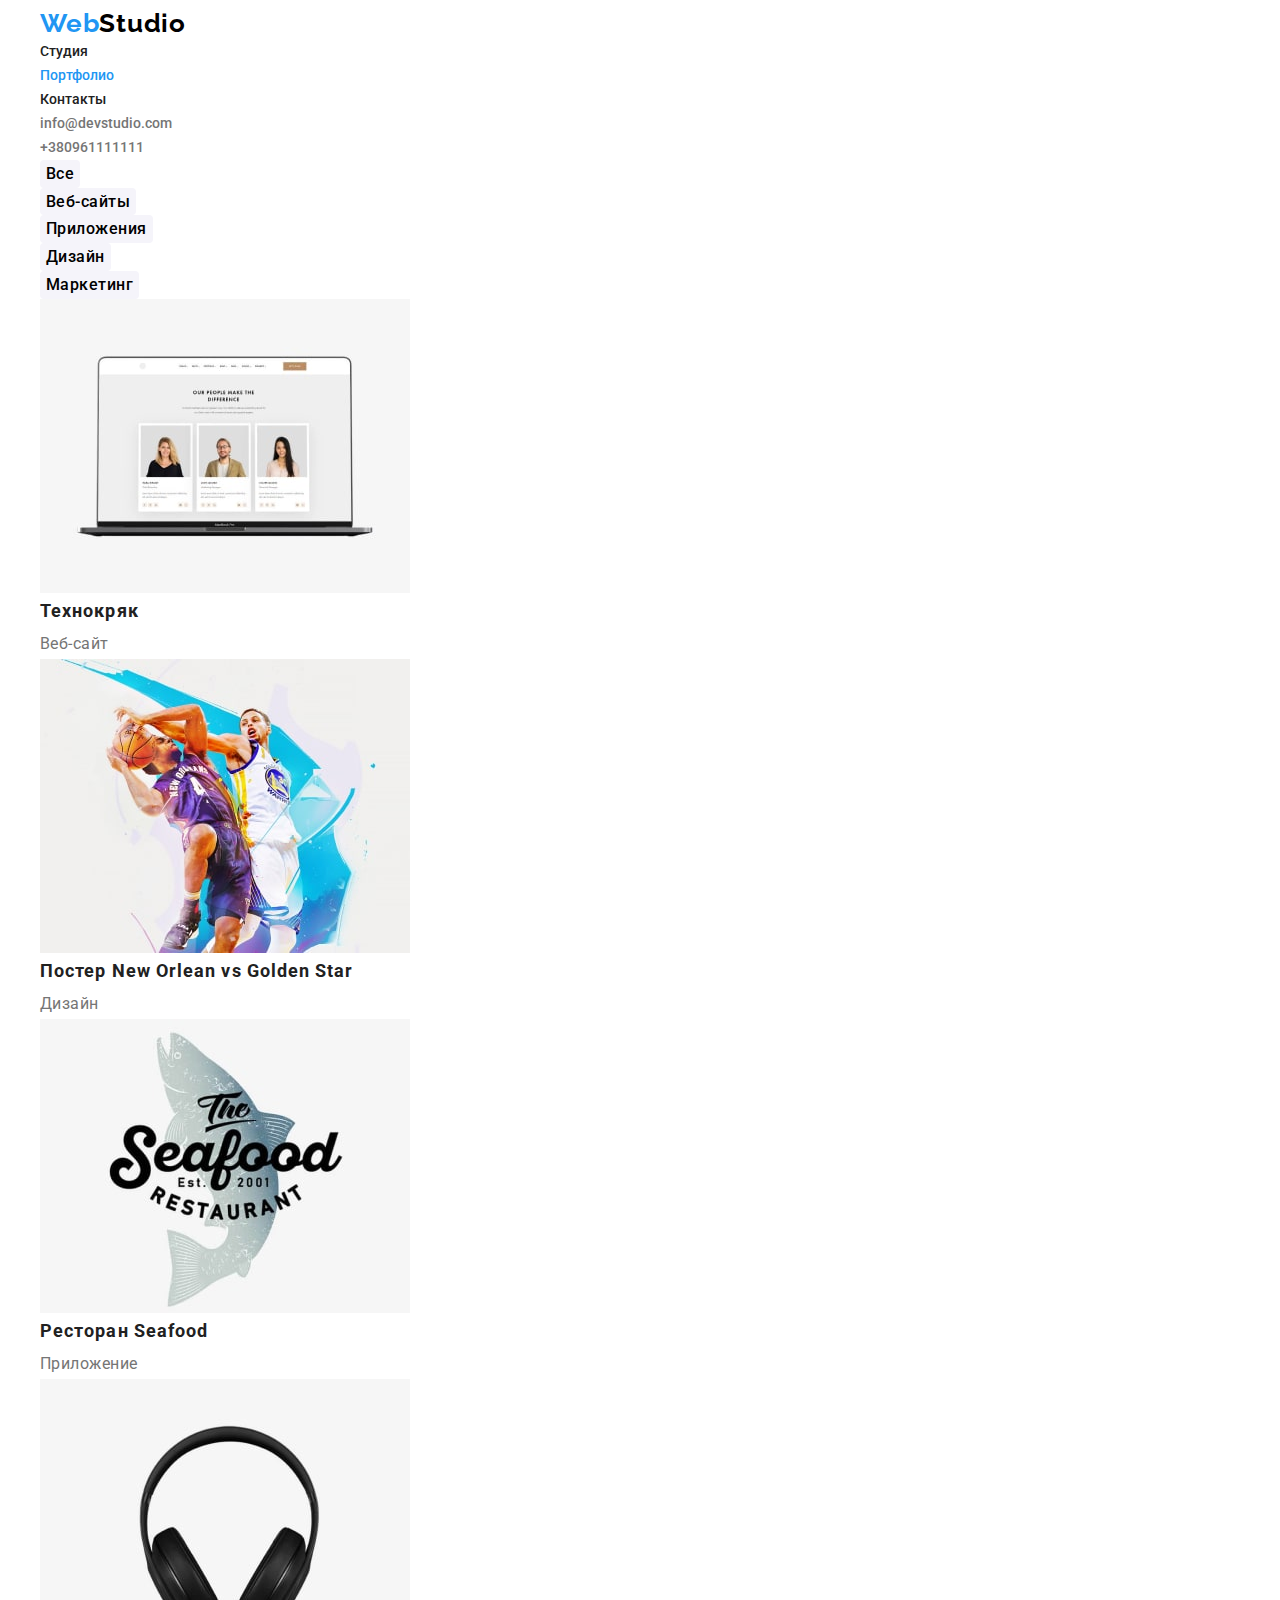
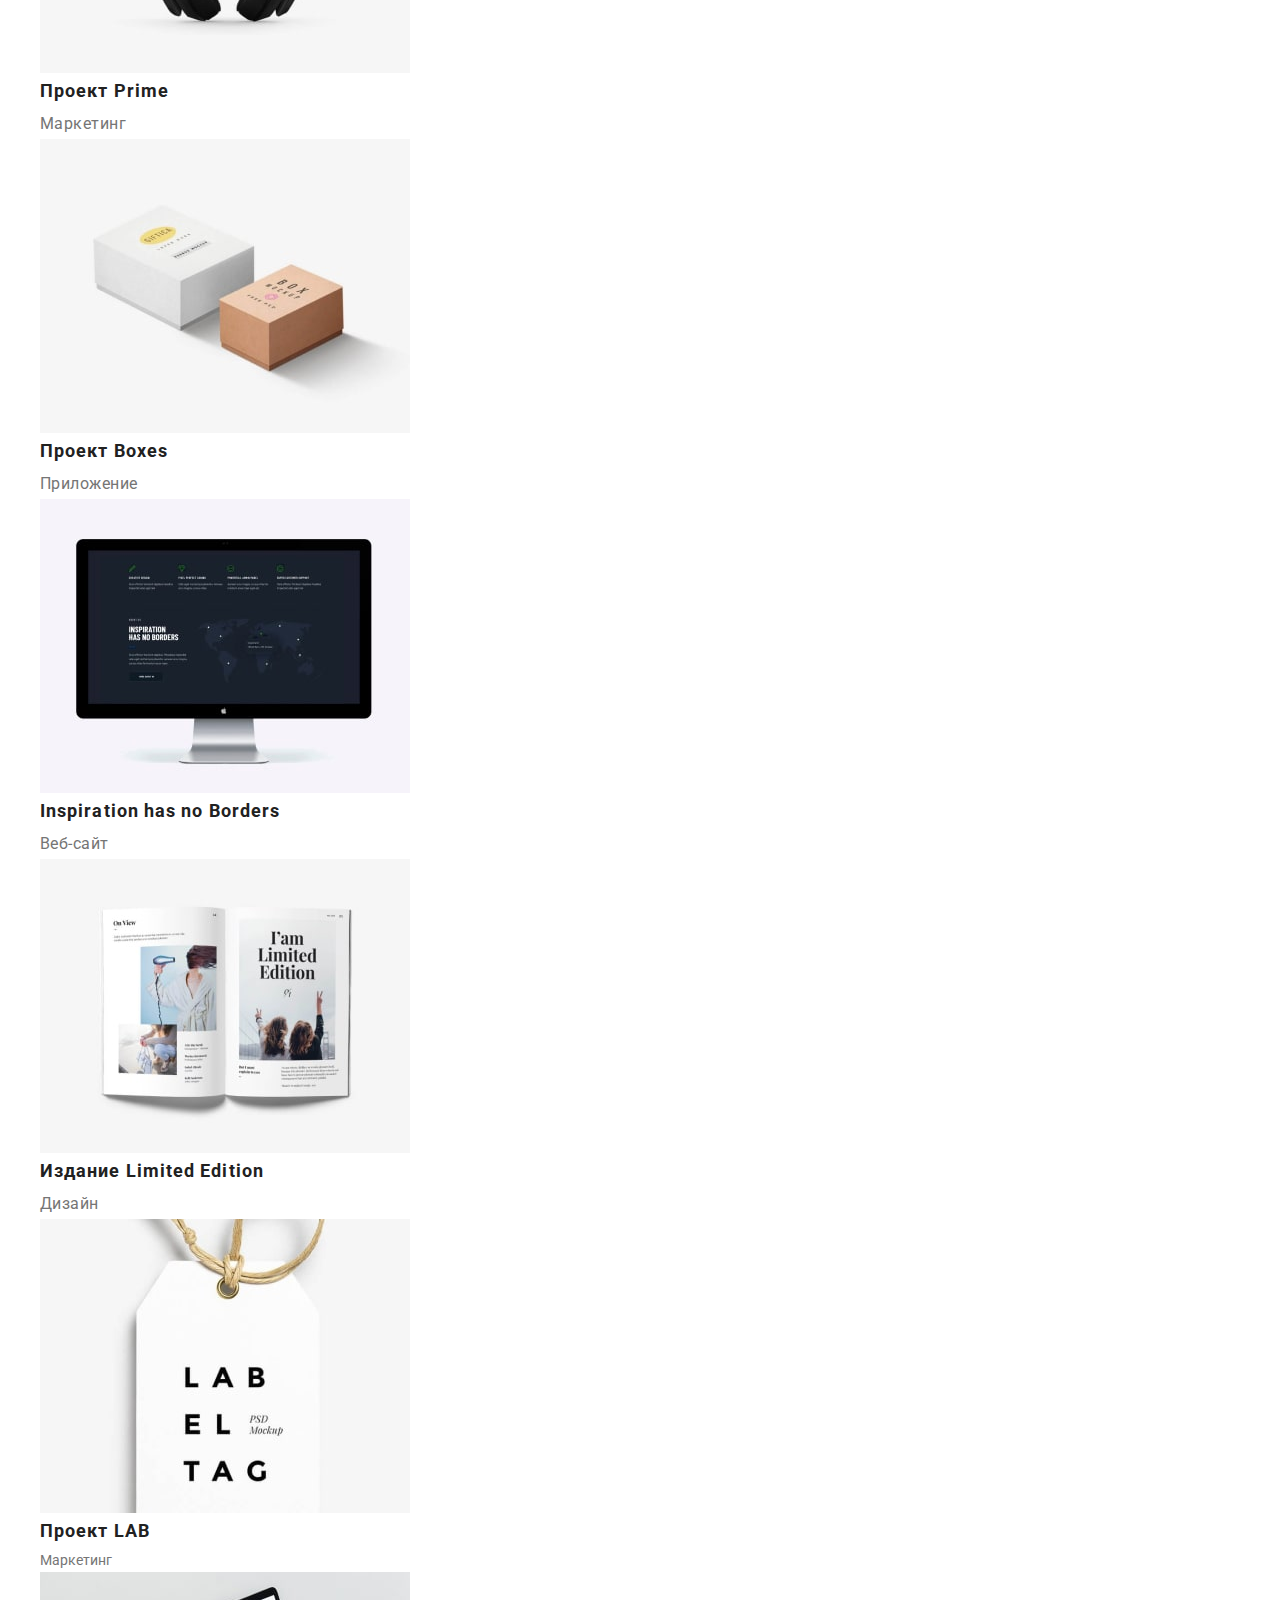
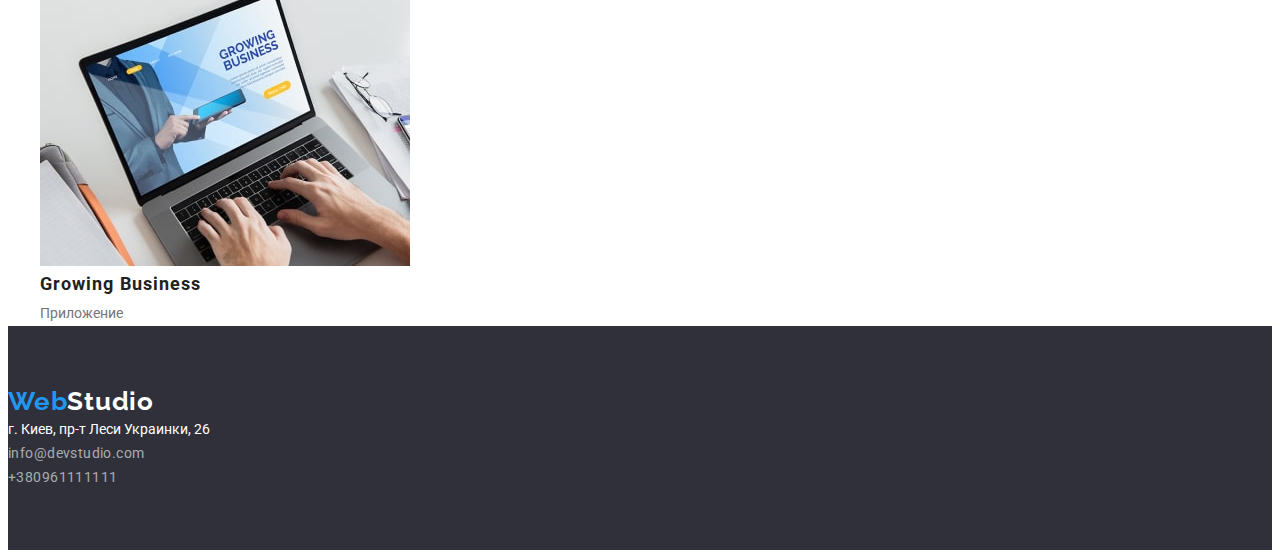
==== portfolio.html @ 165f29ca "Работа над портфолио" ====
<!DOCTYPE html>
<html lang="ru">

<head>
    <meta charset="UTF-8">
    <meta http-equiv="X-UA-Compatible" content="IE=edge">
    <meta name="viewport" content="width=device-width, initial-scale=1.0">
    <title>Document</title>
    <link rel="preconnect" href="https://fonts.googleapis.com">
    <link rel="preconnect" href="https://fonts.gstatic.com" crossorigin>
    <link href="https://fonts.googleapis.com/css2?family=Raleway:wght@700&family=Roboto:wght@400;500;700;900&display=swap"
        rel="stylesheet">
    <link rel="stylesheet" href="./css/styles.css">
</head>

<body>

    <!-- HEADER SECTION -->

    <header class="header">
        <div class="container">
            <nav class="header-navigation">
                <a href="/" class="logo link">Web<span class="logo-tittle">Studio</span></a>
        
                <ul class="site-nav list">
                    <li class="site-nav-item"><a class="site-nav-link link" href="./index.html">Студия</a></li>
                    <li class="site-nav-item"><a class="site-nav-link current link" href="./portfolio.html">Портфолио</a></li>
                    <li class="site-nav-item"><a class="site-nav-link link" href="#contacts">Контакты</a></li>
                </ul>
            </nav>
            <ul class="auth-nav list">
                <li class="auth-nav-item"><a class="auth-nav-link link" href="mailto:info@devstudio.com">info@devstudio.com</a>
                </li>
                <li class="auth-nav-item"><a class="auth-nav-link link" href="tel:+380961111111">+380961111111</a></li>
            </ul>
        </div>
    </header>

    <main>

        <!-- WORKS SECTION -->

        <section class="works-section">
            <div class="container">
                <h1 class="visually-hidden">Наши работы</h1>
                <ul class="works-list list">
                    <li class="works-item"><button class="button-page" type="button">Все</button></li>
                    <li class="works-item"><button class="button-page" type="button">Веб-сайты</button></li>
                    <li class="works-item"><button class="button-page" type="button">Приложения</button></li>
                    <li class="works-item"><button class="button-page" type="button">Дизайн</button></li>
                    <li class="works-item"><button class="button-page" type="button">Маркетинг</button></li>
                </ul>
            </div>
            <div class="container">
                <ul class="list">
                    <li class="works-card">
                        <img src="./images/portfolio1.jpg" alt="Открытый ноутбук с профилями" width="370">
                        <h2 class="works-title">Технокряк</h2>
                        <p class="works-text">Веб-сайт</p>
                    </li>
                    <li class="works-card">
                        <img src="./images/portfolio2.jpg" alt="Баскетболисты на фоне кляксы" width="370">
                        <h2 class="works-title">Постер New Orlean vs Golden Star</h2>
                        <p class="works-text">Дизайн</p>
                    </li>
                    <li class="works-card">
                        <img src="./images/portfolio3.jpg" alt="Логотип ресторана" width="370">
                        <h2 class="works-title">Ресторан Seafood</h2>
                        <p class="works-text">Приложение</p>
                    </li>
                    <li class="works-card">
                        <img src="./images/portfolio4.jpg" alt="Наушники" width="370">
                        <h2 class="works-title">Проект Prime</h3>
                        <p class="works-text">Маркетинг</p>
                    </li>
                    <li class="works-card">
                        <img src="./images/portfolio5.jpg" alt="2 коробки на столе" width="370">
                        <h2 class="works-title">Проект Boxes</h2>
                        <p class="works-text">Приложение</p>
                    </li>
                    <li class="works-card">
                        <img src="./images/portfolio6.jpg" alt="Сайт на рабочем чтоле компьютера" width="370">
                        <h2 class="works-title">Inspiration has no Borders</h3>
                        <p class="works-text">Веб-сайт</p>
                    </li>
                    <li class="works-card">
                        <img src="./images/portfolio7.jpg" alt="Открытая книга" width="370">
                        <h2 class="works-title">Издание Limited Edition</h2>
                        <p class="works-text">Дизайн</p>
                    </li>
                    <li class="works-card">
                        <img src="./images/portfolio8.jpg" alt="Рекламный брелок от ЛАБ" width="370">
                        <h2 class="works-title">Проект LAB</h2>
                        <p class="works-paragraph">Маркетинг</p>
                    </li>
                    <li class="works-card">
                        <img src="./images/portfolio9.jpg" alt="Открытый ноутбук на столе" width="370">
                        <h2 class="works-title">Growing Business</h3>
                        <p class="works-paragraph">Приложение</p>
                    </li>
                </ul>
            </div>
        </section>

    </main>

    <!-- Блок контактов-->
    
    <footer id="contacts" class="footer-section">
        <a href="/" class="logo link">Web<span class="logo-tittle-next">Studio</span></a>
        <address>
            <ul class="list">
                <li><a class="link footer-link" href="https://goo.gl/maps/WA2h3F7Ne5NjgTWU8">г. Киев, пр-т Леси Украинки, 26</a></li>
                <li><a class="link footer-contacts" href="mailto:info@devstudio.com">info@devstudio.com</a></li>
                <li><a class="link footer-contacts" href="tel:+380961111111">+380961111111</a></li>
            </ul>
        </address>
    </footer>
---- css/styles.css ----
/*--------SETTINGS SITE--------*/

html {
  scroll-behavior: smooth;
}

:root {
  --main-background-color: #2f303a;
  --main-title-color: #ffffff;
  --second-title-color: #212121;
  --main-text-color: #757575;
  --accent-color: #2196f3;
  --main-section-color: #f5f4fa;
}

body {
  font-family: "Roboto", sans-serif;
  background-color: #ffffff;
  color: #757575;
  font-size: 14px;
  line-height: 1.71;
}

button {
  border: 0;
  cursor: pointer;
}

ul {
  list-style: none;
  padding: 0;
}

h1,
h2,
h3,
h4,
h5,
h6,
p,
ul {
  margin: 0;
}

img {
  display: block;
  max-width: 100%;
  height: auto;
}

a {
  text-decoration: none;
}

.list {
  list-style: none;
}

.link {
  text-decoration: none;
}

.visually-hidden {
  position: absolute;
  white-space: nowrap;
  width: 1px;
  height: 1px;
  overflow: hidden;
  border: 0;
  padding: 0;
  clip: rect(0 0 0 0);
  clip-path: inset(50%);
  margin: -1px;
}

.general-container {
}

.container {
  width: 1200px;
  margin-left: auto;
  margin-right: auto;
  padding-left: 15px;
  padding-right: 15px;
}

/*-----------HEADER-----------*/

.header-box {
}
.header-title {
  color: var(--main-title-color);
}

.header-navigation {
}

.logo {
  font-family: "Raleway", sans-serif;
  font-weight: 700;
  font-size: 26px;
  line-height: 1.19;
  color: var(--accent-color);
  letter-spacing: 0.03em;
}

.logo-tittle {
  color: #000000;
}

.site-nav-item {
}

.site-nav-link {
  font-weight: 500;
  font-size: 14px;
  line-height: 1.14;
  color: var(--second-title-color);
}

.current {
  color: var(--accent-color);
}

.site-nav-link:hover,
.site-nav-link:focus {
  color: var(--accent-color);
}

.auth-nav-link {
  font-weight: 500;
  font-size: 14px;
  line-height: 1.14;
  color: var(--main-text-color);
}
.auth-nav-link:hover,
.auth-nav-link:focus {
  color: var(--accent-color);
}

/*-----------------HERO SECTION------------------*/

.hero {
  background-color: var(--main-background-color);
  text-align: center;
}

.hero-title {
  color: var(--main-title-color);
  font-weight: 900;
  font-size: 44px;
  line-height: 1.36;
  text-align: center;
  margin-bottom: 30px;
}

.hero-button {
  color: #ffffff;
  cursor: pointer;
  font-weight: 700;
  font-size: 16px;
  line-height: 1.87;
  width: 200px;
  height: 50px;
  background: #2196f3;
  box-shadow: 0px 4px 4px rgba(0, 0, 0, 0.15);
  border-radius: 4px;
}

.hero-button:hover,
.hero-button:focus {
  color: #ffffff;
  background-color: #188ce8;
}

/*----------------REASONS SECTION-----------------*/

.reasons-section {
  padding-top: 94px;
  margin-bottom: 94px;
}

.reasons-title {
  color: var(--second-title-color);
  font-weight: 700;
  font-size: 14px;
  line-height: 1.14;
  margin-bottom: 10px;
}

.reasons-text {
  color: var(--main-text-color);
  font-size: 14px;
  line-height: 1.71;
}

/*--------------SPECIFIC SECTION------------------*/

.specific-section {
  padding-bottom: 94px;
}
.specific-title {
  color: var(--second-title-color);
  font-weight: 700;
  font-size: 36px;
  line-height: 1.16;
  text-align: center;
  margin-bottom: 50px;
}

/*------------------COMAND SECTION---------------------*/

.command-section {
  background-color: var(--main-section-color);
  padding-bottom: 94px;
}

.command-title {
  padding-top: 94px;
  margin-bottom: 50px;
  color: var(--second-title-color);
  font-weight: 700;
  font-size: 36px;
  line-height: 1.16;
  text-align: center;
}

.command-card {
  background-color: var(--main-all-color);
}

.command-title-name {
  color: var(--second-title-color);
  font-weight: 500;
  font-size: 16px;
  line-height: 1.19;
}

.command-text {
  font-size: 16px;
  line-height: 19px;
}

/*---------------------FOOTER SECTION-----------------------*/

.footer-section {
  background-color: var(--main-background-color);
  padding-top: 60px;
  padding-bottom: 60px;
}
.footer-link {
  color: var(--main-title-color);
  font-style: normal;
  font-weight: normal;
  font-size: 14px;
  line-height: 1.71;
}

.footer-contacts {
  font-style: normal;
  font-weight: normal;
  font-size: 14px;
  line-height: 1.71;
  letter-spacing: 0.03em;
  color: rgba(255, 255, 255, 0.6);
}
.logo-tittle-next {
  color: #ffffff;
}
.footer-link:hover,
.footer-contacts:hover,
.footer-link:focus,
.footer-contacts:focus {
  color: var(--accent-color);
}

/*---------------PORTFOLIO PAGE-----------------*/

/*---------------HEADER SECTION COPY-----------------*/

/*---------------WORKS SECTION-----------------*/

.works-section {
}

.button-page {
  cursor: pointer;
  font-family: Roboto;
  font-weight: 500;
  font-size: 16px;
  line-height: 1.62;
  letter-spacing: 0.03em;
  background: #f5f4fa;
  border-radius: 4px;
}

.button-page:focus,
.button-page:hover {
  color: #ffffff;
  background-color: var(--accent-color);
}

.works-card {
}

.works-title {
  color: var(--second-title-color);
  font-weight: 700;
  font-size: 18px;
  line-height: 2;
  letter-spacing: 0.06em;
}

.works-text {
  color: var(--main-text-color);
  font-size: 16px;
  line-height: 1.87;
  letter-spacing: 0.03em;
}

/*---------------CONTACT SECTION COPY-----------------*/
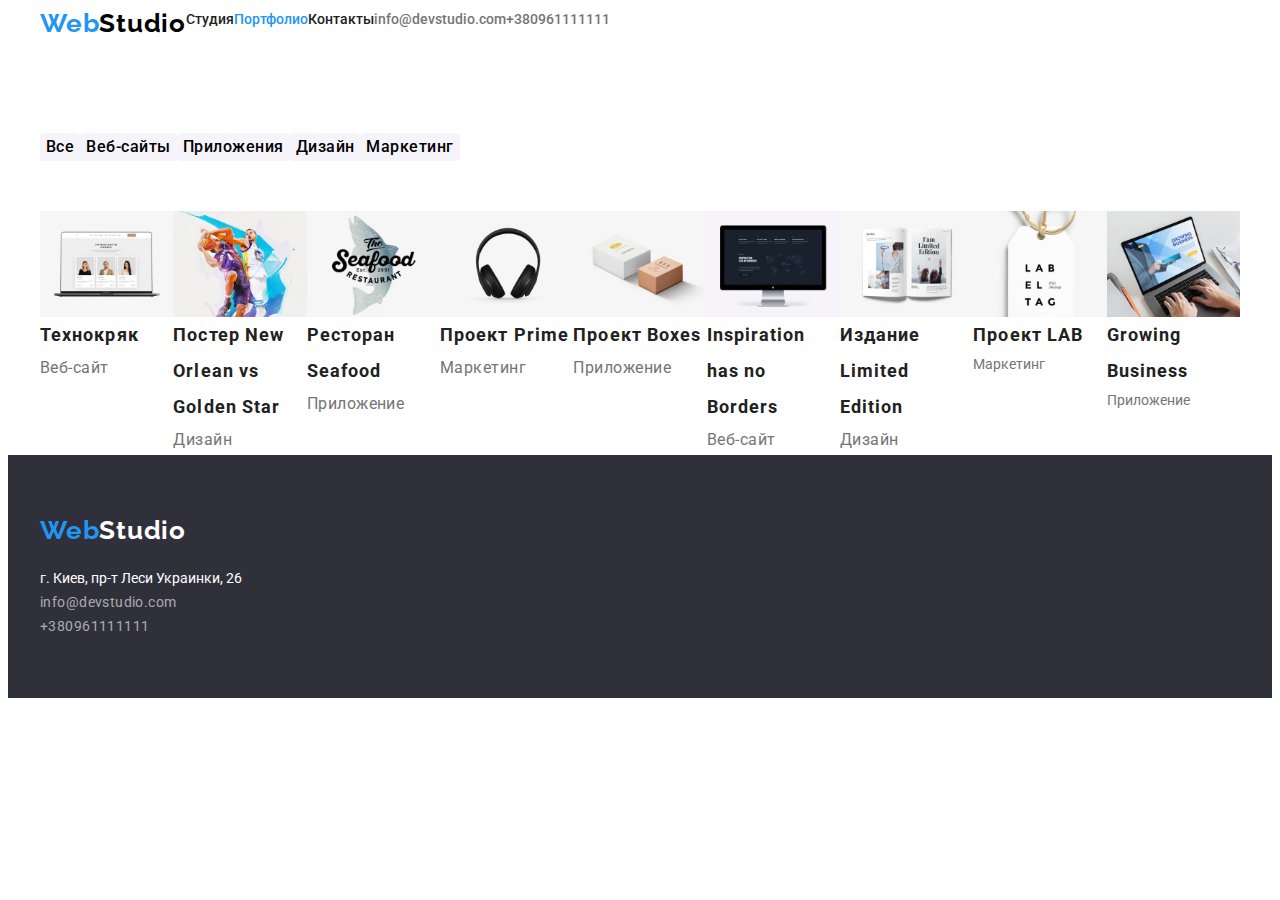
==== commit 57264dc9: "Расставляет марджины, паддинги и флексы" ====
--- a/portfolio.html
+++ b/portfolio.html
@@ -6,6 +6,10 @@
     <meta http-equiv="X-UA-Compatible" content="IE=edge">
     <meta name="viewport" content="width=device-width, initial-scale=1.0">
     <title>Document</title>
+        <link rel="stylesheet" href="https://cdnjs.cloudflare.com/ajax/libs/modern-normalize/1.1.0/modern-normalize.min.css"
+            integrity="sha512-wpPYUAdjBVSE4KJnH1VR1HeZfpl1ub8YT/NKx4PuQ5NmX2tKuGu6U/JRp5y+Y8XG2tV+wKQpNHVUX03MfMFn9Q=="
+            crossorigin="anonymous" referrerpolicy="no-referrer" />
+
     <link rel="preconnect" href="https://fonts.googleapis.com">
     <link rel="preconnect" href="https://fonts.gstatic.com" crossorigin>
     <link href="https://fonts.googleapis.com/css2?family=Raleway:wght@700&family=Roboto:wght@400;500;700;900&display=swap"
@@ -18,7 +22,7 @@
     <!-- HEADER SECTION -->
 
     <header class="header">
-        <div class="container">
+        <div class="container header-box">
             <nav class="header-navigation">
                 <a href="/" class="logo link">Web<span class="logo-tittle">Studio</span></a>
         
@@ -52,7 +56,7 @@
                 </ul>
             </div>
             <div class="container">
-                <ul class="list">
+                <ul class="works-card-list list">
                     <li class="works-card">
                         <img src="./images/portfolio1.jpg" alt="Открытый ноутбук с профилями" width="370">
                         <h2 class="works-title">Технокряк</h2>
@@ -107,12 +111,14 @@
     <!-- Блок контактов-->
     
     <footer id="contacts" class="footer-section">
-        <a href="/" class="logo link">Web<span class="logo-tittle-next">Studio</span></a>
-        <address>
-            <ul class="list">
-                <li><a class="link footer-link" href="https://goo.gl/maps/WA2h3F7Ne5NjgTWU8">г. Киев, пр-т Леси Украинки, 26</a></li>
-                <li><a class="link footer-contacts" href="mailto:info@devstudio.com">info@devstudio.com</a></li>
-                <li><a class="link footer-contacts" href="tel:+380961111111">+380961111111</a></li>
-            </ul>
-        </address>
+        <div class="container">
+            <a href="/" class="logo link">Web<span class="logo-tittle-next">Studio</span></a>
+            <address>
+                <ul class="contacts-list list">
+                    <li><a class="link footer-link" href="https://goo.gl/maps/WA2h3F7Ne5NjgTWU8">г. Киев, пр-т Леси Украинки, 26</a></li>
+                    <li><a class="link footer-contacts" href="mailto:info@devstudio.com">info@devstudio.com</a></li>
+                    <li><a class="link footer-contacts" href="tel:+380961111111">+380961111111</a></li>
+                </ul>
+            </address>
+        </div>
     </footer>--- a/css/styles.css
+++ b/css/styles.css
@@ -87,12 +87,19 @@
 /*-----------HEADER-----------*/
 
 .header-box {
-}
+  display: flex;
+}
+
 .header-title {
   color: var(--main-title-color);
 }
 
 .header-navigation {
+  display: flex;
+}
+
+.site-nav {
+  display: flex;
 }
 
 .logo {
@@ -109,6 +116,10 @@
 }
 
 .site-nav-item {
+}
+
+.auth-nav {
+  display: flex;
 }
 
 .site-nav-link {
@@ -180,6 +191,10 @@
   margin-bottom: 94px;
 }
 
+.reasons-list {
+  display: flex;
+}
+
 .reasons-title {
   color: var(--second-title-color);
   font-weight: 700;
@@ -198,6 +213,10 @@
 
 .specific-section {
   padding-bottom: 94px;
+}
+
+.specific-list {
+  display: flex;
 }
 .specific-title {
   color: var(--second-title-color);
@@ -225,6 +244,10 @@
   text-align: center;
 }
 
+.comand-list {
+  display: flex;
+}
+
 .command-card {
   background-color: var(--main-all-color);
 }
@@ -267,6 +290,10 @@
 .logo-tittle-next {
   color: #ffffff;
 }
+
+.contacts-list {
+  margin-top: 20px;
+}
 .footer-link:hover,
 .footer-contacts:hover,
 .footer-link:focus,
@@ -283,6 +310,16 @@
 .works-section {
 }
 
+.works-list {
+  display: flex;
+  padding-top: 94px;
+  margin-bottom: 50px;
+}
+
+.works-card-list {
+  display: flex;
+}
+
 .button-page {
   cursor: pointer;
   font-family: Roboto;
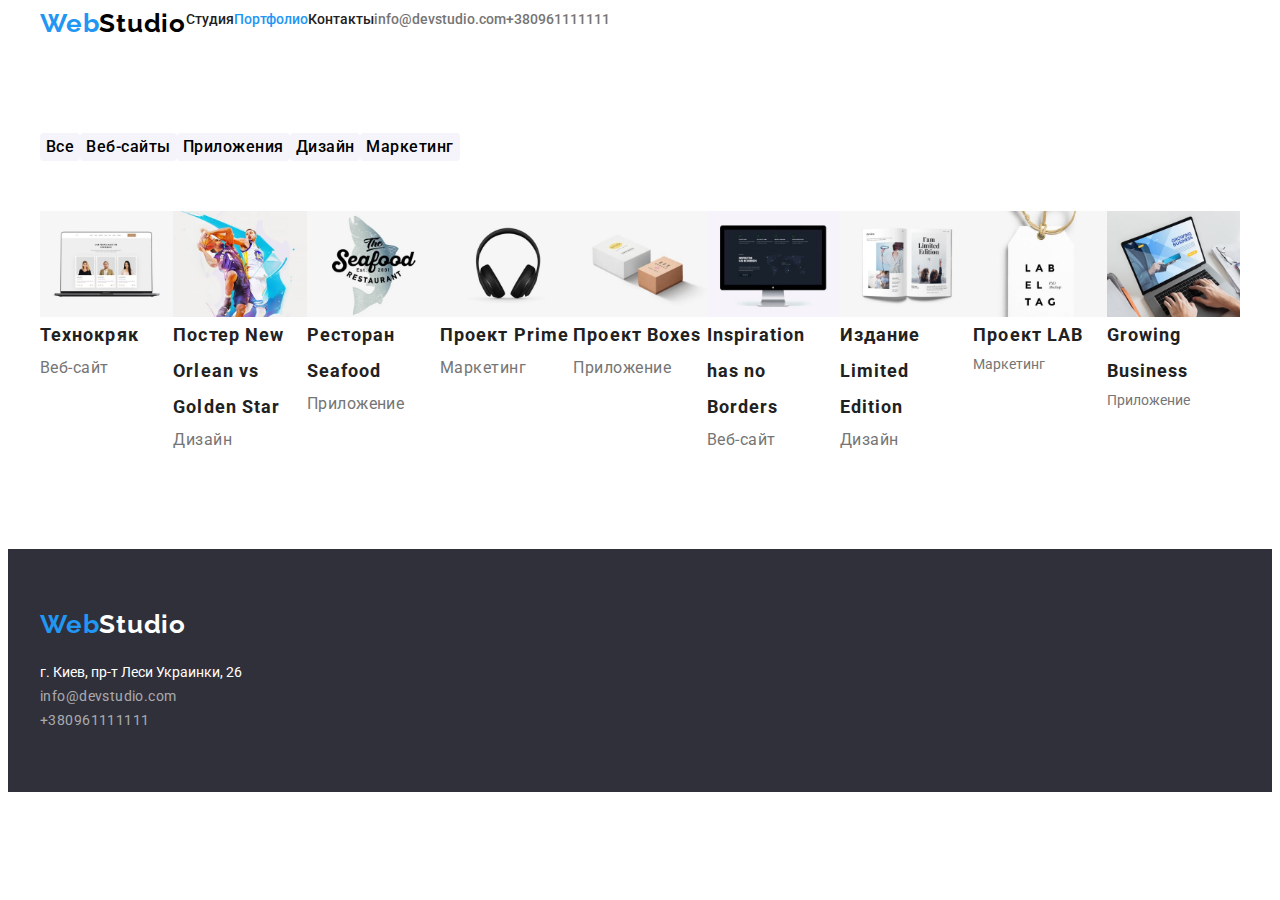
==== commit a0b716ca: "Исправление ошибок" ====
--- a/portfolio.html
+++ b/portfolio.html
@@ -55,7 +55,7 @@
                     <li class="works-item"><button class="button-page" type="button">Маркетинг</button></li>
                 </ul>
             </div>
-            <div class="container">
+            <div class="works-container container">
                 <ul class="works-card-list list">
                     <li class="works-card">
                         <img src="./images/portfolio1.jpg" alt="Открытый ноутбук с профилями" width="370">
--- a/css/styles.css
+++ b/css/styles.css
@@ -249,7 +249,7 @@
 }
 
 .command-card {
-  background-color: var(--main-all-color);
+  background-color: #ffffff;
 }
 
 .command-title-name {
@@ -310,6 +310,10 @@
 .works-section {
 }
 
+.works-container {
+  padding-bottom: 94px;
+}
+
 .works-list {
   display: flex;
   padding-top: 94px;
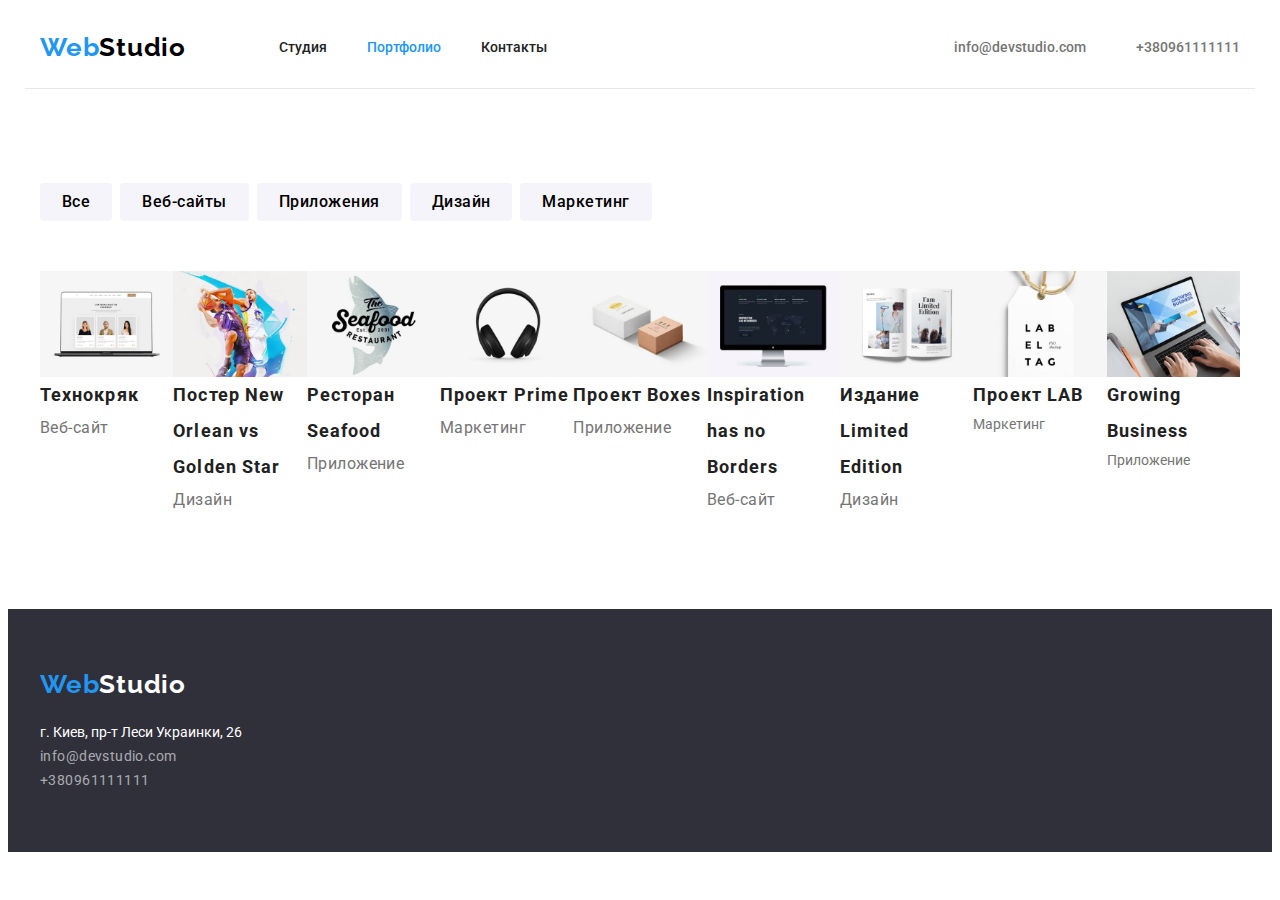
==== commit 0beff4a1: "Вёрстка портфолио" ====
--- a/portfolio.html
+++ b/portfolio.html
@@ -22,7 +22,7 @@
     <!-- HEADER SECTION -->
 
     <header class="header">
-        <div class="container header-box">
+        <div class="container header-box header-border">
             <nav class="header-navigation">
                 <a href="/" class="logo link">Web<span class="logo-tittle">Studio</span></a>
         
@@ -45,7 +45,7 @@
         <!-- WORKS SECTION -->
 
         <section class="works-section">
-            <div class="container">
+            <div class="container works-container">
                 <h1 class="visually-hidden">Наши работы</h1>
                 <ul class="works-list list">
                     <li class="works-item"><button class="button-page" type="button">Все</button></li>
@@ -55,7 +55,7 @@
                     <li class="works-item"><button class="button-page" type="button">Маркетинг</button></li>
                 </ul>
             </div>
-            <div class="works-container container">
+            <div class="works-container-card container">
                 <ul class="works-card-list list">
                     <li class="works-card">
                         <img src="./images/portfolio1.jpg" alt="Открытый ноутбук с профилями" width="370">
--- a/css/styles.css
+++ b/css/styles.css
@@ -100,6 +100,14 @@
 
 .site-nav {
   display: flex;
+  margin-left: 93px;
+}
+
+.site-nav-item:not(:last-child) {
+  margin-right: 40px;
+}
+
+.site-nav-item {
 }
 
 .logo {
@@ -109,24 +117,23 @@
   line-height: 1.19;
   color: var(--accent-color);
   letter-spacing: 0.03em;
+  padding-top: 24px;
+  padding-bottom: 25px;
 }
 
 .logo-tittle {
   color: #000000;
 }
 
-.site-nav-item {
-}
-
-.auth-nav {
-  display: flex;
-}
-
 .site-nav-link {
   font-weight: 500;
   font-size: 14px;
   line-height: 1.14;
   color: var(--second-title-color);
+
+  padding-top: 32px;
+  padding-bottom: 32px;
+  display: block;
 }
 
 .current {
@@ -138,12 +145,26 @@
   color: var(--accent-color);
 }
 
+.auth-nav {
+  display: flex;
+  margin-left: auto;
+}
+
+.auth-nav-item:not(:first-child) {
+  margin-left: 50px;
+}
+
 .auth-nav-link {
   font-weight: 500;
   font-size: 14px;
   line-height: 1.14;
   color: var(--main-text-color);
-}
+
+  padding-top: 32px;
+  padding-bottom: 32px;
+  display: block;
+}
+
 .auth-nav-link:hover,
 .auth-nav-link:focus {
   color: var(--accent-color);
@@ -156,7 +177,14 @@
   text-align: center;
 }
 
+.hero-box {
+  padding: 200px 0;
+  margin-left: auto;
+  margin-right: auto;
+}
+
 .hero-title {
+  text-transform: uppercase;
   color: var(--main-title-color);
   font-weight: 900;
   font-size: 44px;
@@ -195,6 +223,15 @@
   display: flex;
 }
 
+.reasons-item:not(:last-child) {
+  margin-right: 30px;
+}
+
+.reasons-item {
+  width: 270px;
+  height: 101px;
+}
+
 .reasons-title {
   color: var(--second-title-color);
   font-weight: 700;
@@ -218,6 +255,11 @@
 .specific-list {
   display: flex;
 }
+
+.specific-item:not(:last-child) {
+  margin-right: 30px;
+}
+
 .specific-title {
   color: var(--second-title-color);
   font-weight: 700;
@@ -227,7 +269,7 @@
   margin-bottom: 50px;
 }
 
-/*------------------COMAND SECTION---------------------*/
+/*------------------COMMAND SECTION---------------------*/
 
 .command-section {
   background-color: var(--main-section-color);
@@ -244,12 +286,18 @@
   text-align: center;
 }
 
-.comand-list {
-  display: flex;
-}
-
-.command-card {
+.command-list {
+  display: flex;
+}
+
+.command-item {
   background-color: #ffffff;
+  filter: drop-shadow(0px 4px 4px rgba(0, 0, 0, 0.25));
+  border-radius: 6px;
+}
+
+.command-item:not(:last-child) {
+  margin-right: 30px;
 }
 
 .command-title-name {
@@ -262,6 +310,12 @@
 .command-text {
   font-size: 16px;
   line-height: 19px;
+}
+
+.command-box {
+  padding-top: 30px;
+  padding-bottom: 30px;
+  text-align: center;
 }
 
 /*---------------------FOOTER SECTION-----------------------*/
@@ -305,12 +359,20 @@
 
 /*---------------HEADER SECTION COPY-----------------*/
 
+.header-border {
+  border-bottom-width: 1px;
+  border-bottom-style: solid;
+  color: #e9e7e7;
+}
 /*---------------WORKS SECTION-----------------*/
 
 .works-section {
 }
 
 .works-container {
+}
+
+.works-container-card {
   padding-bottom: 94px;
 }
 
@@ -333,6 +395,11 @@
   letter-spacing: 0.03em;
   background: #f5f4fa;
   border-radius: 4px;
+  padding: 6px 22px;
+}
+
+.works-item:not(:last-child) {
+  margin-right: 8px;
 }
 
 .button-page:focus,
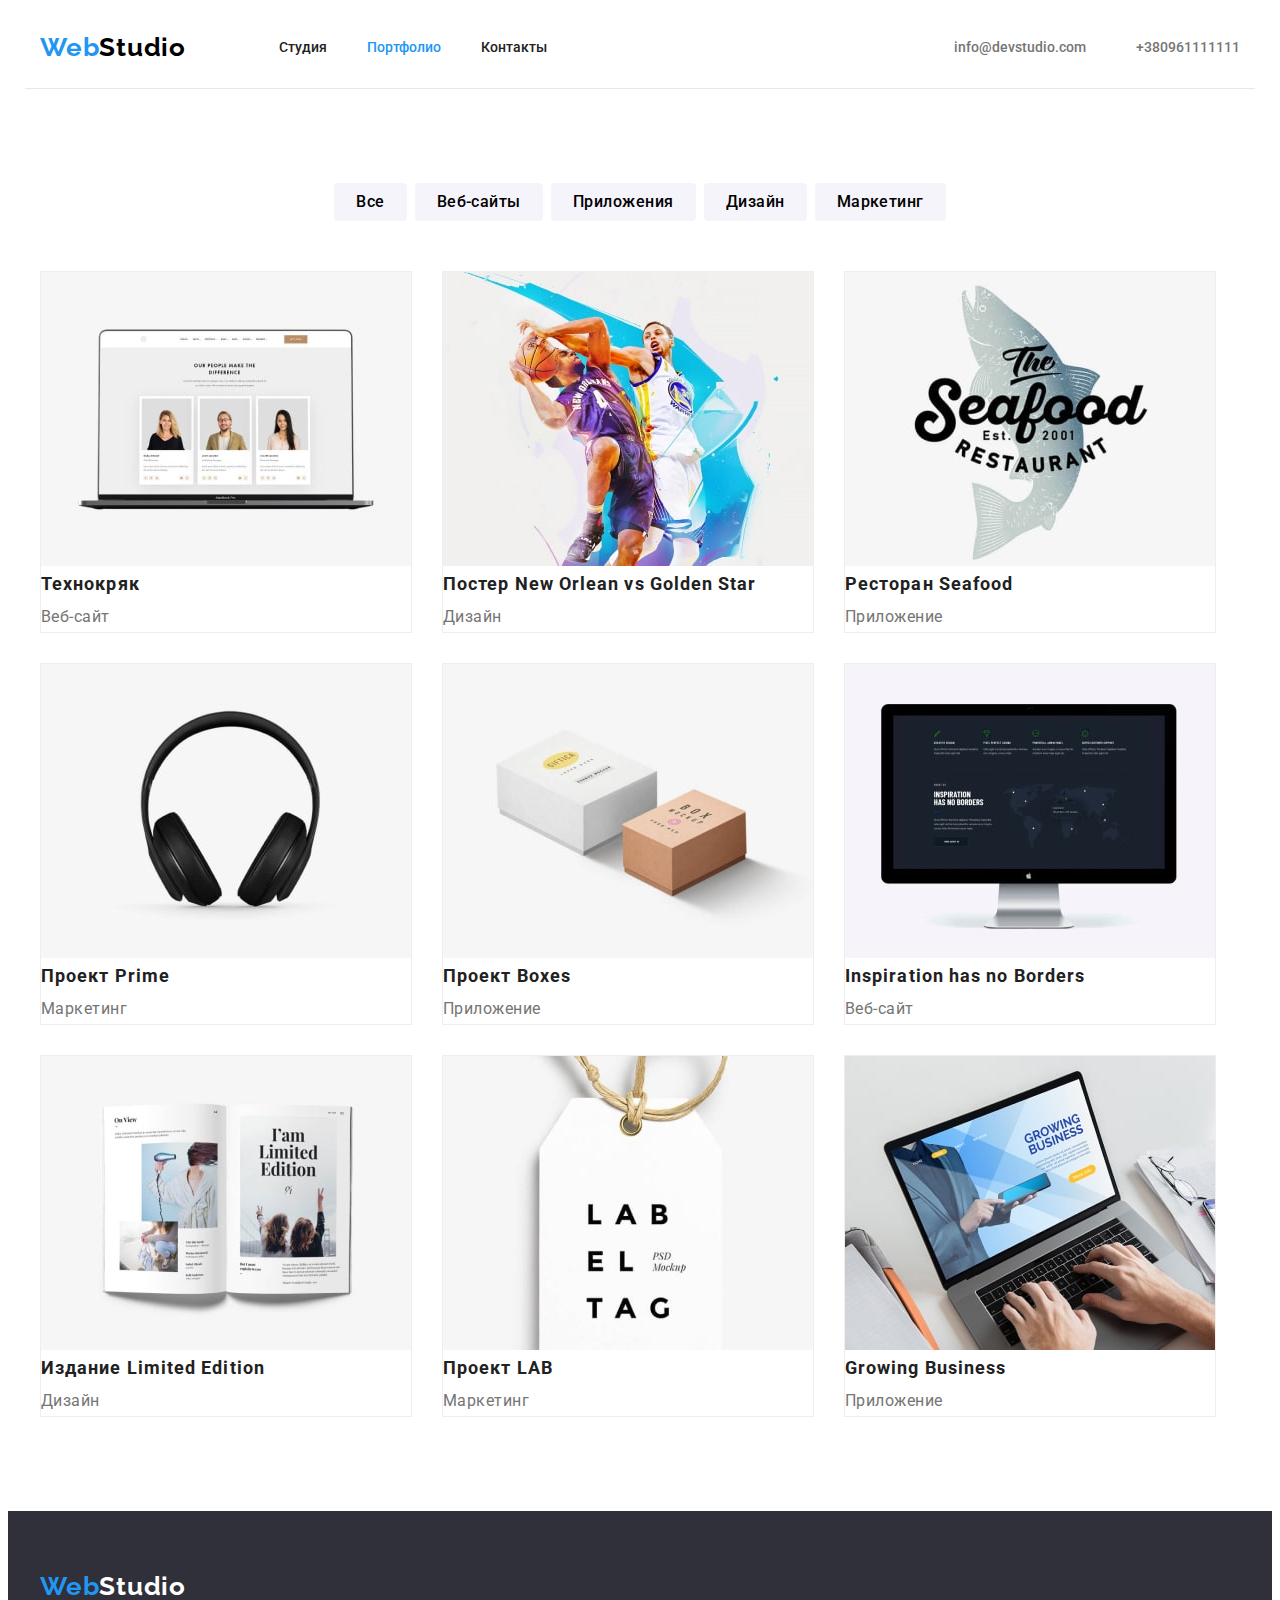
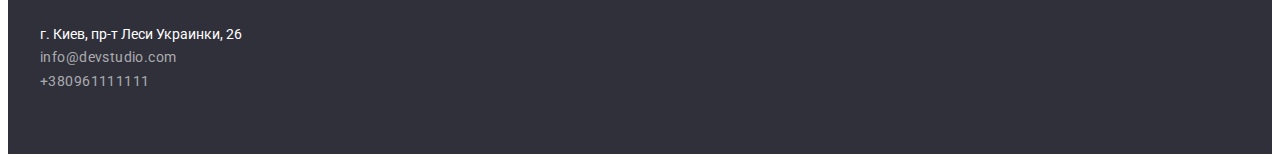
==== commit b3310459: "Добавляет стилизацию на флекс бокс в портфолио" ====
--- a/portfolio.html
+++ b/portfolio.html
@@ -95,12 +95,12 @@
                     <li class="works-card">
                         <img src="./images/portfolio8.jpg" alt="Рекламный брелок от ЛАБ" width="370">
                         <h2 class="works-title">Проект LAB</h2>
-                        <p class="works-paragraph">Маркетинг</p>
+                        <p class="works-text">Маркетинг</p>
                     </li>
                     <li class="works-card">
                         <img src="./images/portfolio9.jpg" alt="Открытый ноутбук на столе" width="370">
                         <h2 class="works-title">Growing Business</h3>
-                        <p class="works-paragraph">Приложение</p>
+                        <p class="works-text">Приложение</p>
                     </li>
                 </ul>
             </div>
--- a/css/styles.css
+++ b/css/styles.css
@@ -11,6 +11,7 @@
   --main-text-color: #757575;
   --accent-color: #2196f3;
   --main-section-color: #f5f4fa;
+  --main-border-color: #eeeeee;
 }
 
 body {
@@ -357,14 +358,14 @@
 
 /*---------------PORTFOLIO PAGE-----------------*/
 
-/*---------------HEADER SECTION COPY-----------------*/
+/*---------------HEADER PORTFOLIO-----------------*/
 
 .header-border {
   border-bottom-width: 1px;
   border-bottom-style: solid;
   color: #e9e7e7;
 }
-/*---------------WORKS SECTION-----------------*/
+/*---------------WORKS SECTION PORTFOLIO-----------------*/
 
 .works-section {
 }
@@ -380,10 +381,29 @@
   display: flex;
   padding-top: 94px;
   margin-bottom: 50px;
+  justify-content: center;
+}
+
+.works-card {
+  border-style: solid;
+  border-width: 1px;
+  color: var(--main-border-color);
+  width: 370px;
+  margin-right: 30px;
+  margin-bottom: 30px;
+}
+
+.works-card:nth-child(3n) {
+  margin-right: 0;
+}
+
+.works-card:nth-last-child(-n + 3) {
+  margin-bottom: 0;
 }
 
 .works-card-list {
   display: flex;
+  flex-wrap: wrap;
 }
 
 .button-page {
@@ -408,9 +428,6 @@
   background-color: var(--accent-color);
 }
 
-.works-card {
-}
-
 .works-title {
   color: var(--second-title-color);
   font-weight: 700;
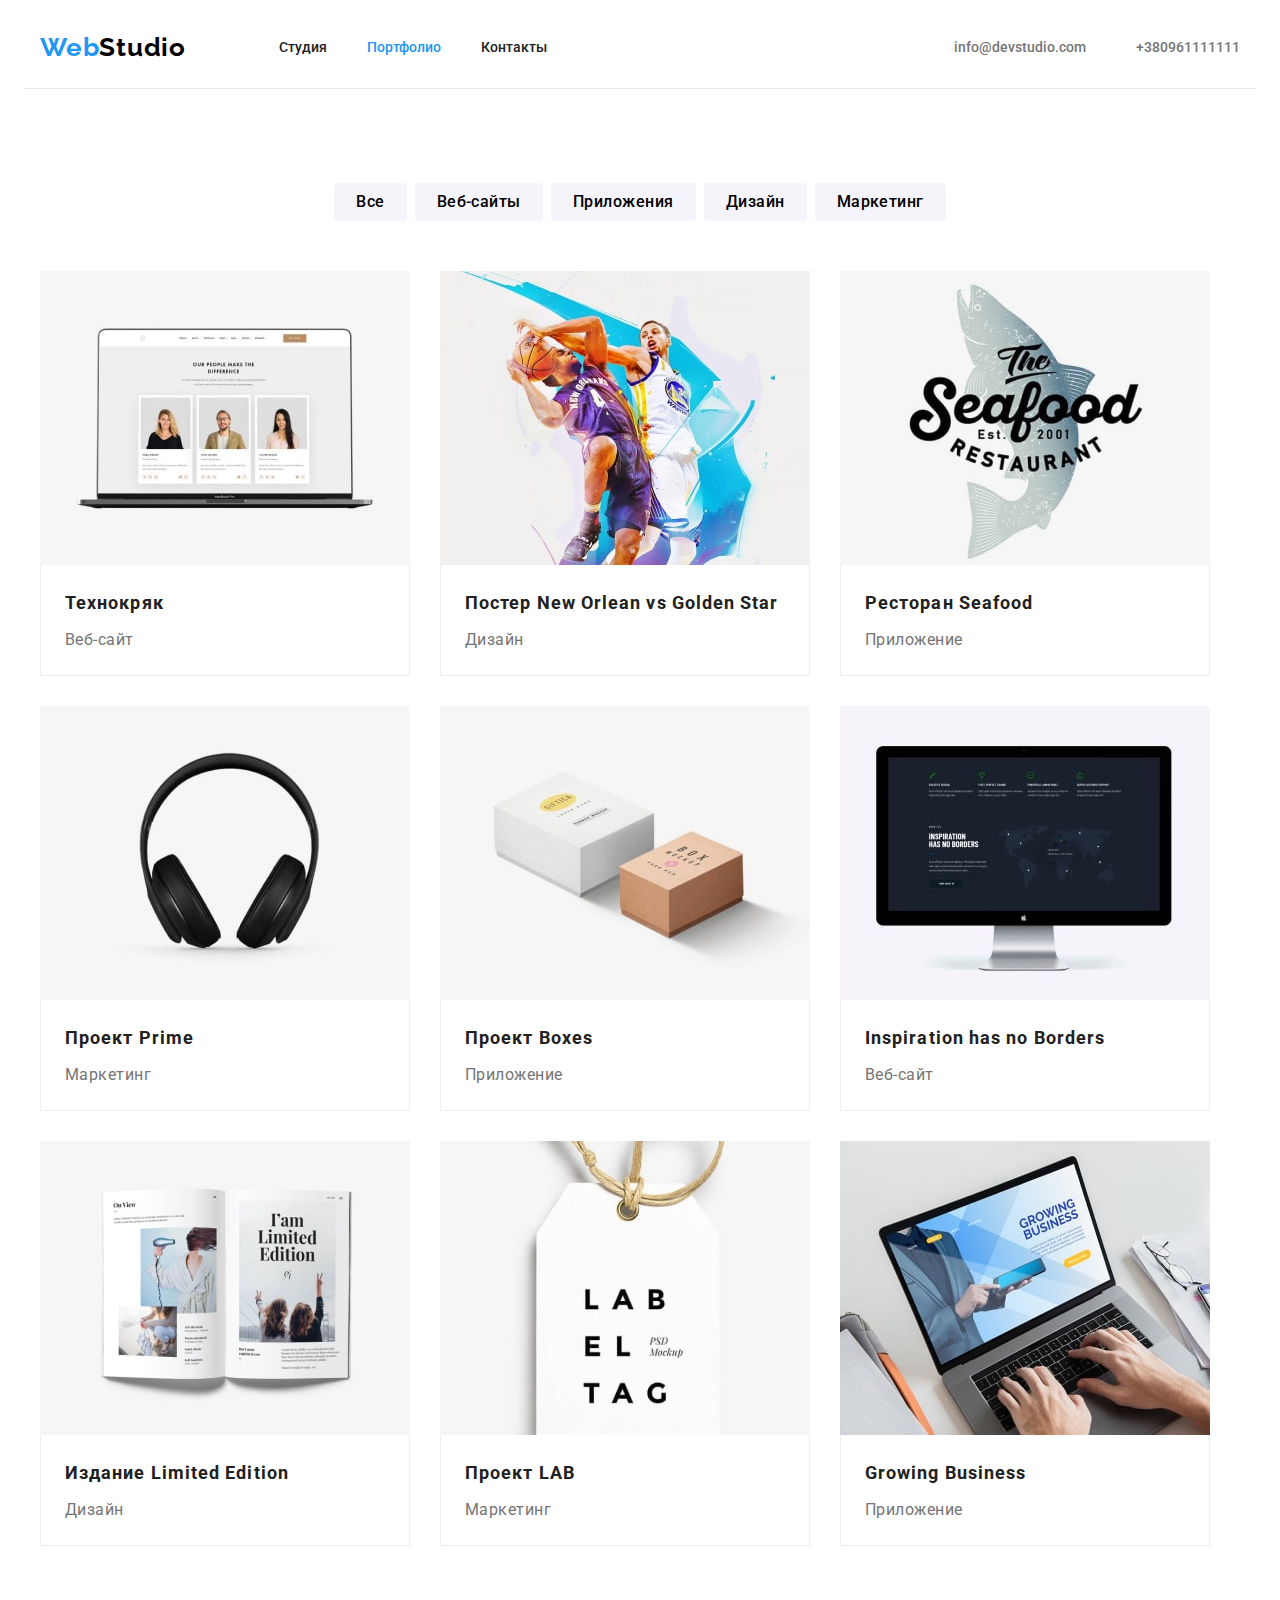
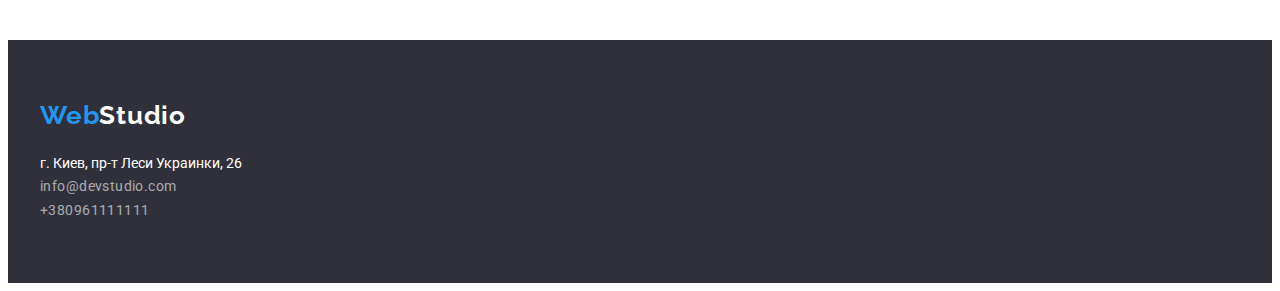
==== commit 27d89011: "Исправляет последние ошибки" ====
--- a/portfolio.html
+++ b/portfolio.html
@@ -59,48 +59,66 @@
                 <ul class="works-card-list list">
                     <li class="works-card">
                         <img src="./images/portfolio1.jpg" alt="Открытый ноутбук с профилями" width="370">
-                        <h2 class="works-title">Технокряк</h2>
-                        <p class="works-text">Веб-сайт</p>
+                        <div class="works-box">
+                            <h2 class="works-title">Технокряк</h2>
+                            <p class="works-text">Веб-сайт</p>
+                        </div>
                     </li>
                     <li class="works-card">
                         <img src="./images/portfolio2.jpg" alt="Баскетболисты на фоне кляксы" width="370">
-                        <h2 class="works-title">Постер New Orlean vs Golden Star</h2>
-                        <p class="works-text">Дизайн</p>
+                        <div class="works-box">
+                            <h2 class="works-title">Постер New Orlean vs Golden Star</h2>
+                            <p class="works-text">Дизайн</p>
+                        </div>
                     </li>
                     <li class="works-card">
                         <img src="./images/portfolio3.jpg" alt="Логотип ресторана" width="370">
-                        <h2 class="works-title">Ресторан Seafood</h2>
-                        <p class="works-text">Приложение</p>
+                        <div class="works-box">
+                            <h2 class="works-title">Ресторан Seafood</h2>
+                            <p class="works-text">Приложение</p>
+                        </div>
                     </li>
                     <li class="works-card">
                         <img src="./images/portfolio4.jpg" alt="Наушники" width="370">
-                        <h2 class="works-title">Проект Prime</h3>
-                        <p class="works-text">Маркетинг</p>
+                        <div class="works-box">
+                            <h2 class="works-title">Проект Prime</h3>
+                            <p class="works-text">Маркетинг</p>
+                        </div>
                     </li>
                     <li class="works-card">
                         <img src="./images/portfolio5.jpg" alt="2 коробки на столе" width="370">
-                        <h2 class="works-title">Проект Boxes</h2>
-                        <p class="works-text">Приложение</p>
+                        <div class="works-box">
+                            <h2 class="works-title">Проект Boxes</h2>
+                            <p class="works-text">Приложение</p>
+                        </div>
                     </li>
                     <li class="works-card">
                         <img src="./images/portfolio6.jpg" alt="Сайт на рабочем чтоле компьютера" width="370">
-                        <h2 class="works-title">Inspiration has no Borders</h3>
-                        <p class="works-text">Веб-сайт</p>
+                        <div class="works-box">
+                            <h2 class="works-title">Inspiration has no Borders</h3>
+                            <p class="works-text">Веб-сайт</p>
+                        </div>
                     </li>
                     <li class="works-card">
                         <img src="./images/portfolio7.jpg" alt="Открытая книга" width="370">
-                        <h2 class="works-title">Издание Limited Edition</h2>
-                        <p class="works-text">Дизайн</p>
+                        <div class="works-box">
+                            <h2 class="works-title">Издание Limited Edition</h2>
+                            <p class="works-text">Дизайн</p>
+                        </div>
                     </li>
                     <li class="works-card">
                         <img src="./images/portfolio8.jpg" alt="Рекламный брелок от ЛАБ" width="370">
-                        <h2 class="works-title">Проект LAB</h2>
-                        <p class="works-text">Маркетинг</p>
+                        <div class="works-box">
+                            <h2 class="works-title">Проект LAB</h2>
+                            <p class="works-text">Маркетинг</p>
+                        </div>
                     </li>
                     <li class="works-card">
                         <img src="./images/portfolio9.jpg" alt="Открытый ноутбук на столе" width="370">
-                        <h2 class="works-title">Growing Business</h3>
-                        <p class="works-text">Приложение</p>
+                        <div class="works-box">
+                            <h2 class="works-title">Growing Business</h3>
+                            <p class="works-text">Приложение</p>
+                        </div>
                     </li>
                 </ul>
             </div>
--- a/css/styles.css
+++ b/css/styles.css
@@ -385,12 +385,17 @@
 }
 
 .works-card {
-  border-style: solid;
-  border-width: 1px;
-  color: var(--main-border-color);
   width: 370px;
   margin-right: 30px;
   margin-bottom: 30px;
+}
+
+.works-box {
+  border-style: solid;
+  border-width: 1px;
+  border-top: none;
+  color: var(--main-border-color);
+  padding: 20px 24px;
 }
 
 .works-card:nth-child(3n) {
@@ -434,6 +439,7 @@
   font-size: 18px;
   line-height: 2;
   letter-spacing: 0.06em;
+  margin-bottom: 4px;
 }
 
 .works-text {
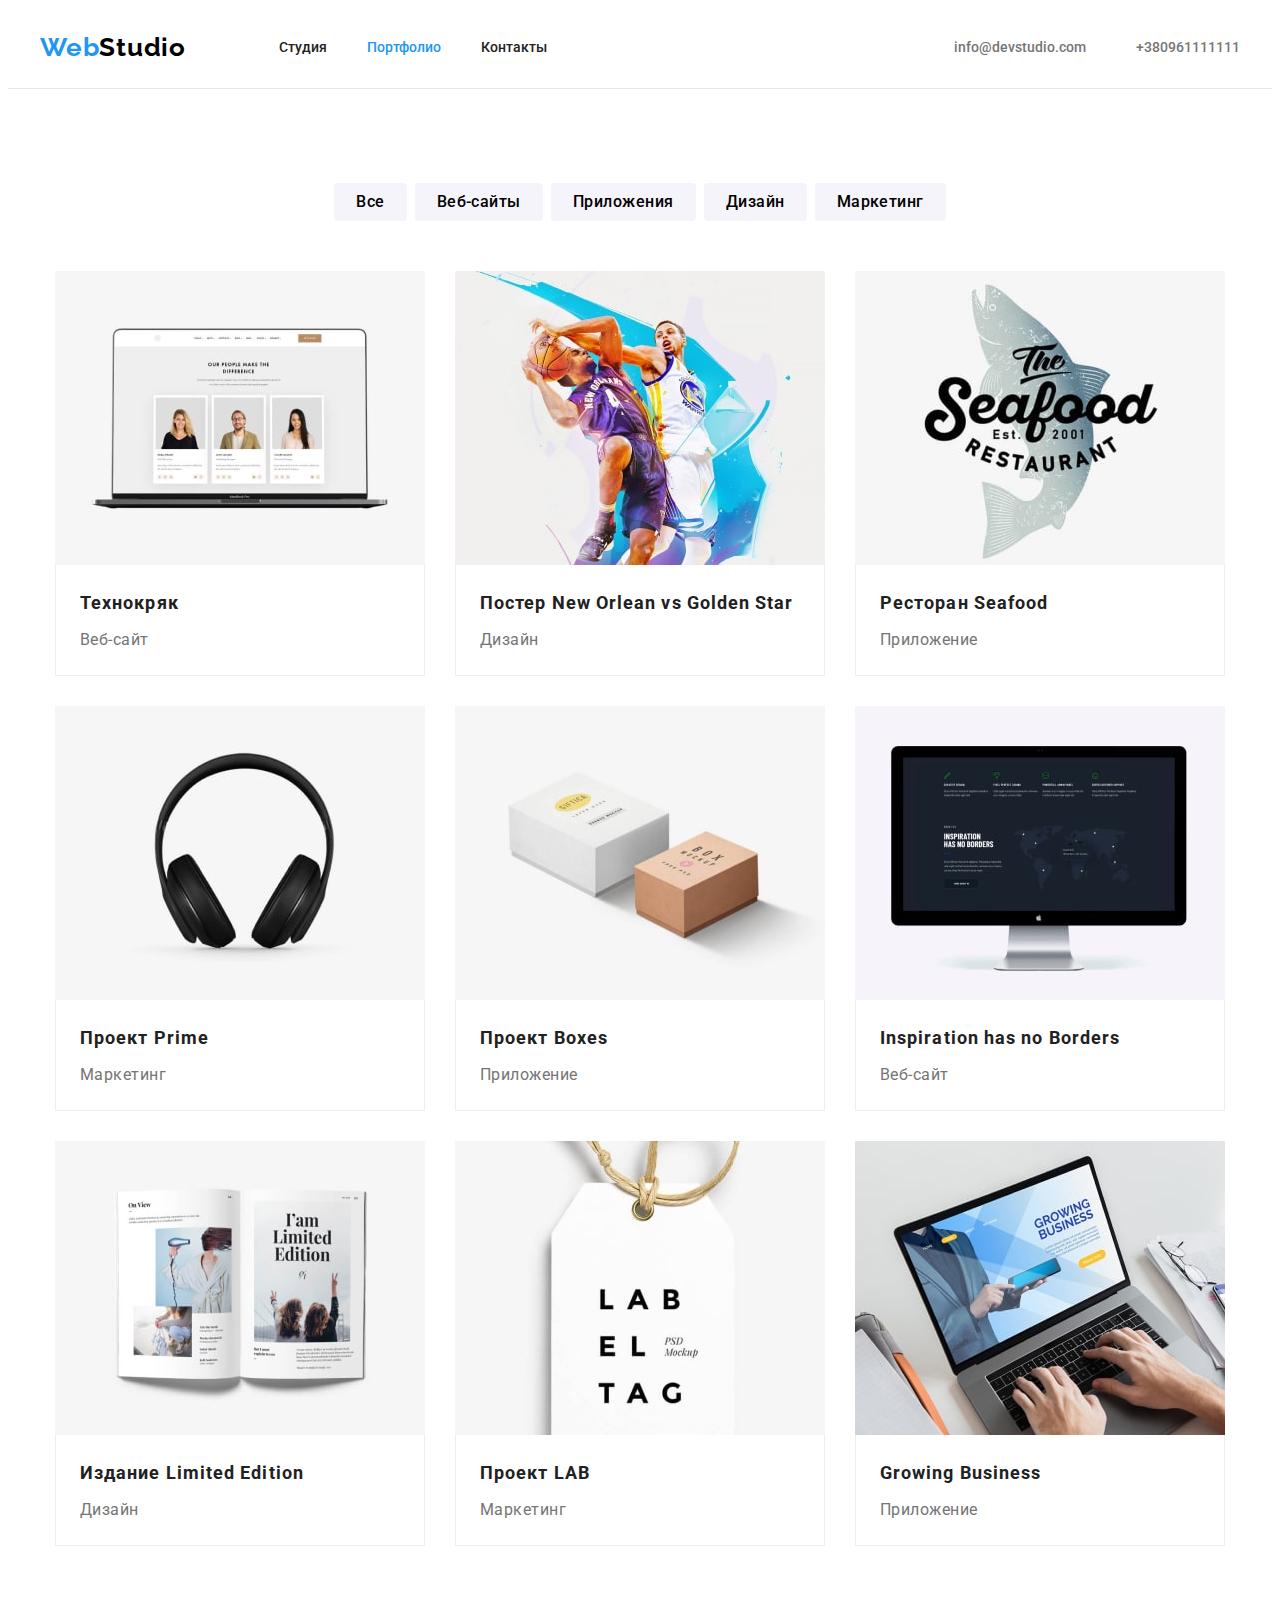
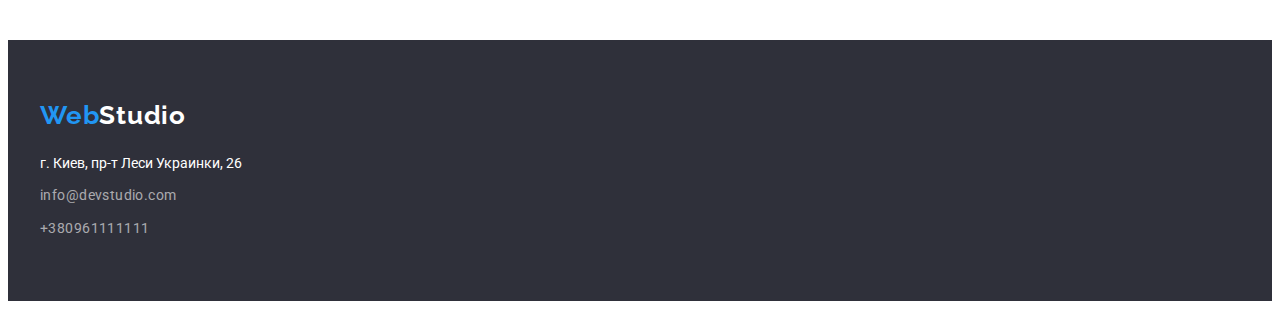
==== commit cf9da7e8: "Исправляет ошибки по советам ментора!" ====
--- a/portfolio.html
+++ b/portfolio.html
@@ -21,18 +21,18 @@
 
     <!-- HEADER SECTION -->
 
-    <header class="header">
-        <div class="container header-box header-border">
+    <header class="header header-border">
+        <div class="container header-box">
             <nav class="header-navigation">
                 <a href="/" class="logo link">Web<span class="logo-tittle">Studio</span></a>
         
-                <ul class="site-nav list">
+                <ul class="site-nav">
                     <li class="site-nav-item"><a class="site-nav-link link" href="./index.html">Студия</a></li>
                     <li class="site-nav-item"><a class="site-nav-link current link" href="./portfolio.html">Портфолио</a></li>
                     <li class="site-nav-item"><a class="site-nav-link link" href="#contacts">Контакты</a></li>
                 </ul>
             </nav>
-            <ul class="auth-nav list">
+            <ul class="auth-nav">
                 <li class="auth-nav-item"><a class="auth-nav-link link" href="mailto:info@devstudio.com">info@devstudio.com</a>
                 </li>
                 <li class="auth-nav-item"><a class="auth-nav-link link" href="tel:+380961111111">+380961111111</a></li>
@@ -44,19 +44,18 @@
 
         <!-- WORKS SECTION -->
 
-        <section class="works-section">
-            <div class="container works-container">
+        <section class="section">
+            <div class="container">
                 <h1 class="visually-hidden">Наши работы</h1>
-                <ul class="works-list list">
+                <ul class="works-list">
                     <li class="works-item"><button class="button-page" type="button">Все</button></li>
                     <li class="works-item"><button class="button-page" type="button">Веб-сайты</button></li>
                     <li class="works-item"><button class="button-page" type="button">Приложения</button></li>
                     <li class="works-item"><button class="button-page" type="button">Дизайн</button></li>
                     <li class="works-item"><button class="button-page" type="button">Маркетинг</button></li>
                 </ul>
-            </div>
-            <div class="works-container-card container">
-                <ul class="works-card-list list">
+                       
+                <ul class="works-card-list container">
                     <li class="works-card">
                         <img src="./images/portfolio1.jpg" alt="Открытый ноутбук с профилями" width="370">
                         <div class="works-box">
@@ -129,13 +128,13 @@
     <!-- Блок контактов-->
     
     <footer id="contacts" class="footer-section">
-        <div class="container">
+        <div class="container contacts-box">
             <a href="/" class="logo link">Web<span class="logo-tittle-next">Studio</span></a>
-            <address>
-                <ul class="contacts-list list">
-                    <li><a class="link footer-link" href="https://goo.gl/maps/WA2h3F7Ne5NjgTWU8">г. Киев, пр-т Леси Украинки, 26</a></li>
-                    <li><a class="link footer-contacts" href="mailto:info@devstudio.com">info@devstudio.com</a></li>
-                    <li><a class="link footer-contacts" href="tel:+380961111111">+380961111111</a></li>
+            <address class="contacts-address">
+                <ul class="contacts-list">
+                    <li class="footer-item"><a class="link footer-link" href="https://goo.gl/maps/WA2h3F7Ne5NjgTWU8">г. Киев, пр-т Леси Украинки, 26</a></li>
+                    <li class="footer-item"><a class="link footer-contacts" href="mailto:info@devstudio.com">info@devstudio.com</a></li>
+                    <li class="footer-item"><a class="link footer-contacts" href="tel:+380961111111">+380961111111</a></li>
                 </ul>
             </address>
         </div>
--- a/css/styles.css
+++ b/css/styles.css
@@ -85,7 +85,18 @@
   padding-right: 15px;
 }
 
+.section {
+  padding-top: 94px;
+  padding-bottom: 94px;
+}
+
 /*-----------HEADER-----------*/
+
+.header {
+  border-bottom-width: 1px;
+  border-bottom-style: solid;
+  color: #e9e7e7;
+}
 
 .header-box {
   display: flex;
@@ -176,9 +187,6 @@
 .hero {
   background-color: var(--main-background-color);
   text-align: center;
-}
-
-.hero-box {
   padding: 200px 0;
   margin-left: auto;
   margin-right: auto;
@@ -235,9 +243,12 @@
 
 .reasons-title {
   color: var(--second-title-color);
+  font-family: Roboto;
   font-weight: 700;
   font-size: 14px;
   line-height: 1.14;
+  letter-spacing: 0.03em;
+  text-transform: uppercase;
   margin-bottom: 10px;
 }
 
@@ -250,7 +261,7 @@
 /*--------------SPECIFIC SECTION------------------*/
 
 .specific-section {
-  padding-bottom: 94px;
+  padding-top: 0;
 }
 
 .specific-list {
@@ -274,11 +285,9 @@
 
 .command-section {
   background-color: var(--main-section-color);
-  padding-bottom: 94px;
 }
 
 .command-title {
-  padding-top: 94px;
   margin-bottom: 50px;
   color: var(--second-title-color);
   font-weight: 700;
@@ -293,7 +302,8 @@
 
 .command-item {
   background-color: #ffffff;
-  filter: drop-shadow(0px 4px 4px rgba(0, 0, 0, 0.25));
+  box-shadow: 0px 1px 3px rgba(0, 0, 0, 0.12), 0px 1px 1px rgba(0, 0, 0, 0.14),
+    0px 2px 1px rgba(0, 0, 0, 0.2);
   border-radius: 6px;
 }
 
@@ -306,6 +316,7 @@
   font-weight: 500;
   font-size: 16px;
   line-height: 1.19;
+  margin-bottom: 10px;
 }
 
 .command-text {
@@ -323,9 +334,13 @@
 
 .footer-section {
   background-color: var(--main-background-color);
+}
+
+.contacts-box {
   padding-top: 60px;
   padding-bottom: 60px;
 }
+
 .footer-link {
   color: var(--main-title-color);
   font-style: normal;
@@ -342,13 +357,19 @@
   letter-spacing: 0.03em;
   color: rgba(255, 255, 255, 0.6);
 }
+
 .logo-tittle-next {
   color: #ffffff;
 }
 
-.contacts-list {
+.contacts-address {
   margin-top: 20px;
 }
+
+.footer-item:not(:last-child) {
+  margin-bottom: 9px;
+}
+
 .footer-link:hover,
 .footer-contacts:hover,
 .footer-link:focus,
@@ -367,19 +388,8 @@
 }
 /*---------------WORKS SECTION PORTFOLIO-----------------*/
 
-.works-section {
-}
-
-.works-container {
-}
-
-.works-container-card {
-  padding-bottom: 94px;
-}
-
 .works-list {
   display: flex;
-  padding-top: 94px;
   margin-bottom: 50px;
   justify-content: center;
 }
